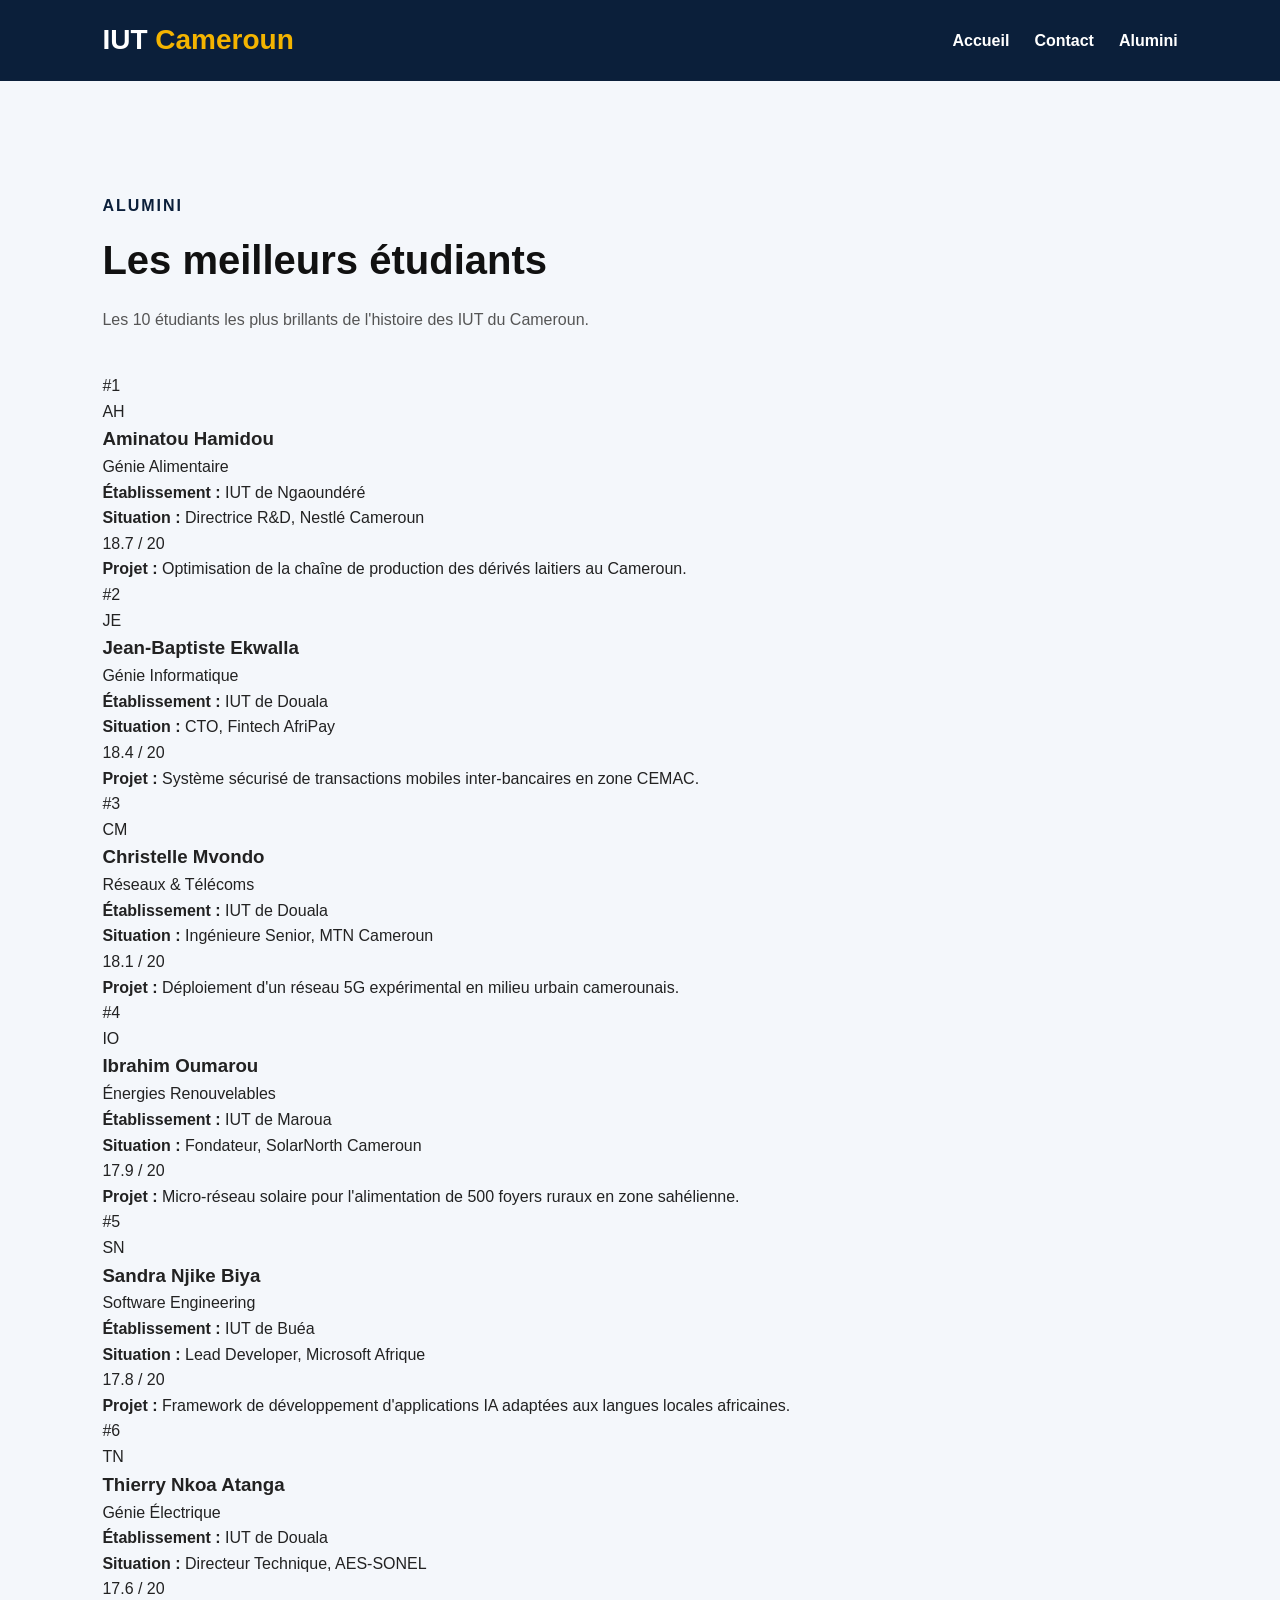
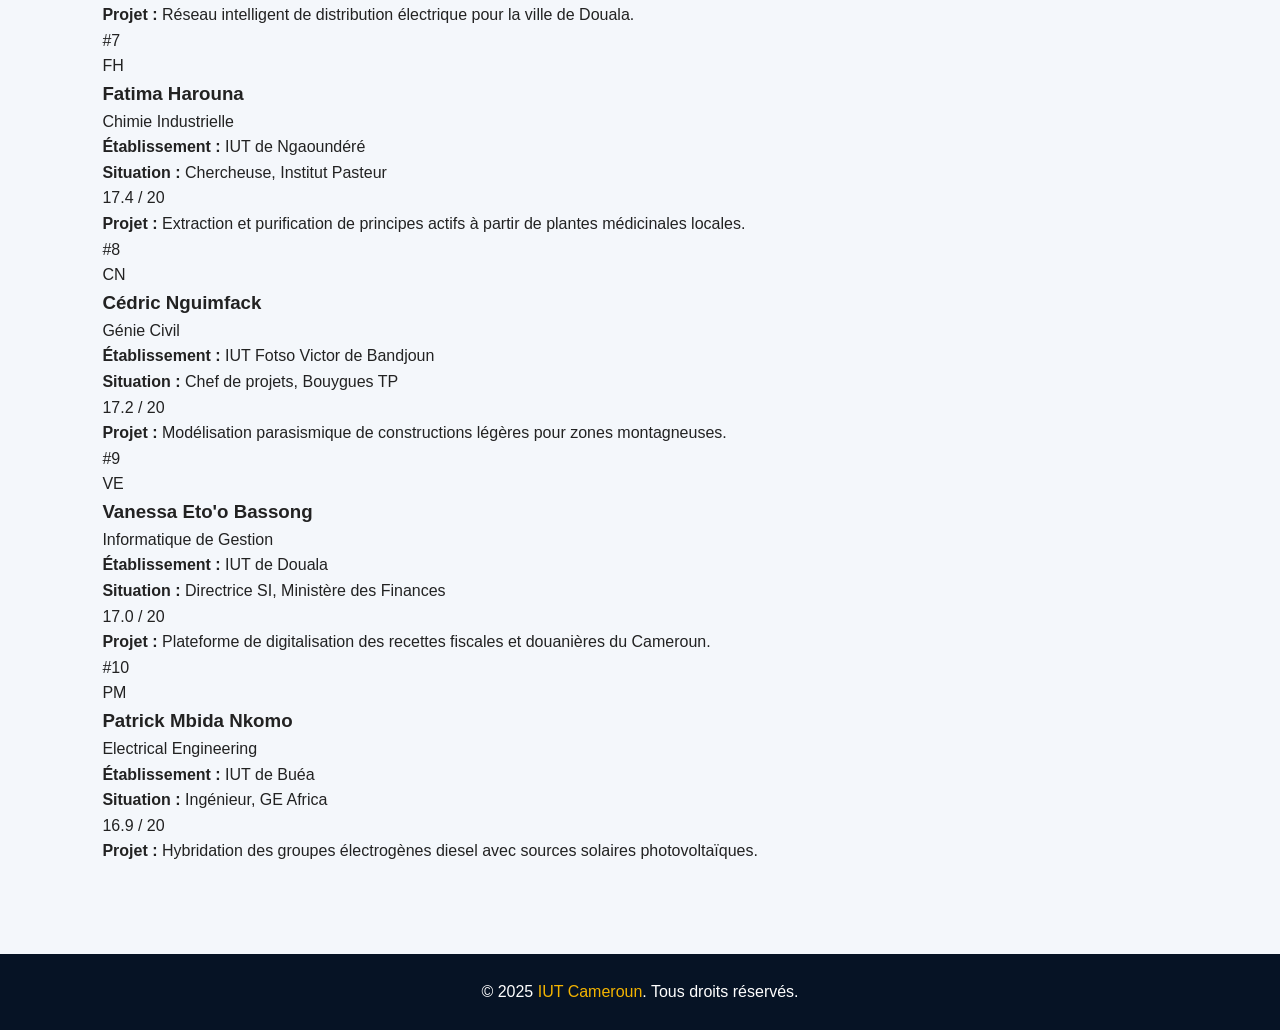
==== alumini.html @ 18b9422d "Add files via upload" ====
<!DOCTYPE html>
<html lang="fr">
<head>
  <meta charset="UTF-8"/>
  <meta name="viewport" content="width=device-width, initial-scale=1.0"/>
  <title>Alumni — IUT Cameroun</title>
  <link rel="stylesheet" href="style2.css"/>
</head>
<body>

  <nav class="navbar">
    <div class="nav-logo">IUT <span>Cameroun</span></div>
    <ul class="nav-links">
      <li><a href="index.html">Accueil</a></li>
      <li><a href="contact.html">Contact</a></li>
      <li><a href="alumini.html">Alumini</a></li>
    </ul>
  </nav>

  <section class="section" style="padding-top: 7rem;">
    <p class="section-label">Alumini</p>
    <h2 class="section-title">Les <span class="green">meilleurs</span> étudiants</h2>
    <div class="divider"></div>
    <p class="section-sub">Les 10 étudiants les plus brillants de l'histoire des IUT du Cameroun.</p>

    <div class="alumni-grid">

      <div class="alumni-card">
        <div class="alumni-header">
          <div class="alumni-rank">#1</div>
          <div class="alumni-avatar">AH</div>
          <div class="alumni-header-info">
            <h3>Aminatou Hamidou</h3>
            <span>Génie Alimentaire</span>
          </div>
        </div>
        <div class="alumni-body">
          <div class="alumni-meta">
            <strong>Établissement :</strong> IUT de Ngaoundéré<br/>
            <strong>Situation :</strong> Directrice R&D, Nestlé Cameroun
          </div>
          <div class="alumni-note">18.7 / 20</div>
          <div class="alumni-projet"><strong>Projet :</strong> Optimisation de la chaîne de production des dérivés laitiers au Cameroun.</div>
        </div>
      </div>

      <div class="alumni-card">
        <div class="alumni-header">
          <div class="alumni-rank">#2</div>
          <div class="alumni-avatar">JE</div>
          <div class="alumni-header-info">
            <h3>Jean-Baptiste Ekwalla</h3>
            <span>Génie Informatique</span>
          </div>
        </div>
        <div class="alumni-body">
          <div class="alumni-meta">
            <strong>Établissement :</strong> IUT de Douala<br/>
            <strong>Situation :</strong> CTO, Fintech AfriPay
          </div>
          <div class="alumni-note">18.4 / 20</div>
          <div class="alumni-projet"><strong>Projet :</strong> Système sécurisé de transactions mobiles inter-bancaires en zone CEMAC.</div>
        </div>
      </div>

      <div class="alumni-card">
        <div class="alumni-header">
          <div class="alumni-rank">#3</div>
          <div class="alumni-avatar">CM</div>
          <div class="alumni-header-info">
            <h3>Christelle Mvondo</h3>
            <span>Réseaux & Télécoms</span>
          </div>
        </div>
        <div class="alumni-body">
          <div class="alumni-meta">
            <strong>Établissement :</strong> IUT de Douala<br/>
            <strong>Situation :</strong> Ingénieure Senior, MTN Cameroun
          </div>
          <div class="alumni-note">18.1 / 20</div>
          <div class="alumni-projet"><strong>Projet :</strong> Déploiement d'un réseau 5G expérimental en milieu urbain camerounais.</div>
        </div>
      </div>

      <div class="alumni-card">
        <div class="alumni-header">
          <div class="alumni-rank">#4</div>
          <div class="alumni-avatar">IO</div>
          <div class="alumni-header-info">
            <h3>Ibrahim Oumarou</h3>
            <span>Énergies Renouvelables</span>
          </div>
        </div>
        <div class="alumni-body">
          <div class="alumni-meta">
            <strong>Établissement :</strong> IUT de Maroua<br/>
            <strong>Situation :</strong> Fondateur, SolarNorth Cameroun
          </div>
          <div class="alumni-note">17.9 / 20</div>
          <div class="alumni-projet"><strong>Projet :</strong> Micro-réseau solaire pour l'alimentation de 500 foyers ruraux en zone sahélienne.</div>
        </div>
      </div>

      <div class="alumni-card">
        <div class="alumni-header">
          <div class="alumni-rank">#5</div>
          <div class="alumni-avatar">SN</div>
          <div class="alumni-header-info">
            <h3>Sandra Njike Biya</h3>
            <span>Software Engineering</span>
          </div>
        </div>
        <div class="alumni-body">
          <div class="alumni-meta">
            <strong>Établissement :</strong> IUT de Buéa<br/>
            <strong>Situation :</strong> Lead Developer, Microsoft Afrique
          </div>
          <div class="alumni-note">17.8 / 20</div>
          <div class="alumni-projet"><strong>Projet :</strong> Framework de développement d'applications IA adaptées aux langues locales africaines.</div>
        </div>
      </div>

      <div class="alumni-card">
        <div class="alumni-header">
          <div class="alumni-rank">#6</div>
          <div class="alumni-avatar">TN</div>
          <div class="alumni-header-info">
            <h3>Thierry Nkoa Atanga</h3>
            <span>Génie Électrique</span>
          </div>
        </div>
        <div class="alumni-body">
          <div class="alumni-meta">
            <strong>Établissement :</strong> IUT de Douala<br/>
            <strong>Situation :</strong> Directeur Technique, AES-SONEL
          </div>
          <div class="alumni-note">17.6 / 20</div>
          <div class="alumni-projet"><strong>Projet :</strong> Réseau intelligent de distribution électrique pour la ville de Douala.</div>
        </div>
      </div>

      <div class="alumni-card">
        <div class="alumni-header">
          <div class="alumni-rank">#7</div>
          <div class="alumni-avatar">FH</div>
          <div class="alumni-header-info">
            <h3>Fatima Harouna</h3>
            <span>Chimie Industrielle</span>
          </div>
        </div>
        <div class="alumni-body">
          <div class="alumni-meta">
            <strong>Établissement :</strong> IUT de Ngaoundéré<br/>
            <strong>Situation :</strong> Chercheuse, Institut Pasteur
          </div>
          <div class="alumni-note">17.4 / 20</div>
          <div class="alumni-projet"><strong>Projet :</strong> Extraction et purification de principes actifs à partir de plantes médicinales locales.</div>
        </div>
      </div>

      <div class="alumni-card">
        <div class="alumni-header">
          <div class="alumni-rank">#8</div>
          <div class="alumni-avatar">CN</div>
          <div class="alumni-header-info">
            <h3>Cédric Nguimfack</h3>
            <span>Génie Civil</span>
          </div>
        </div>
        <div class="alumni-body">
          <div class="alumni-meta">
            <strong>Établissement :</strong> IUT Fotso Victor de Bandjoun<br/>
            <strong>Situation :</strong> Chef de projets, Bouygues TP
          </div>
          <div class="alumni-note">17.2 / 20</div>
          <div class="alumni-projet"><strong>Projet :</strong> Modélisation parasismique de constructions légères pour zones montagneuses.</div>
        </div>
      </div>

      <div class="alumni-card">
        <div class="alumni-header">
          <div class="alumni-rank">#9</div>
          <div class="alumni-avatar">VE</div>
          <div class="alumni-header-info">
            <h3>Vanessa Eto'o Bassong</h3>
            <span>Informatique de Gestion</span>
          </div>
        </div>
        <div class="alumni-body">
          <div class="alumni-meta">
            <strong>Établissement :</strong> IUT de Douala<br/>
            <strong>Situation :</strong> Directrice SI, Ministère des Finances
          </div>
          <div class="alumni-note">17.0 / 20</div>
          <div class="alumni-projet"><strong>Projet :</strong> Plateforme de digitalisation des recettes fiscales et douanières du Cameroun.</div>
        </div>
      </div>

      <div class="alumni-card">
        <div class="alumni-header">
          <div class="alumni-rank">#10</div>
          <div class="alumni-avatar">PM</div>
          <div class="alumni-header-info">
            <h3>Patrick Mbida Nkomo</h3>
            <span>Electrical Engineering</span>
          </div>
        </div>
        <div class="alumni-body">
          <div class="alumni-meta">
            <strong>Établissement :</strong> IUT de Buéa<br/>
            <strong>Situation :</strong> Ingénieur, GE Africa
          </div>
          <div class="alumni-note">16.9 / 20</div>
          <div class="alumni-projet"><strong>Projet :</strong> Hybridation des groupes électrogènes diesel avec sources solaires photovoltaïques.</div>
        </div>
      </div>

    </div>
  </section>

  <footer>
    <p>© 2025 <span class="gold">IUT Cameroun</span>. Tous droits réservés.</p>
  </footer>

</body>
</html>
---- style2.css ----
/* ===== RESET ===== */
*{
    margin: 0;
    padding: 0;
    box-sizing: border-box;
}

html{
    scroll-behavior: smooth;
}

body{
    font-family: Arial, Helvetica, sans-serif;
    background: #f4f7fb;
    color: #222;
    line-height: 1.6;
}

/* ===== NAVBAR ===== */
.navbar{
    width: 100%;
    background: #0b1f3a;
    display: flex;
    justify-content: space-between;
    align-items: center;
    padding: 18px 8%;
    position: sticky;
    top: 0;
    z-index: 1000;
}

.nav-logo{
    color: white;
    font-size: 28px;
    font-weight: bold;
}

.nav-logo span{
    color: #f4b400;
}

.nav-links{
    display: flex;
    list-style: none;
    gap: 25px;
}

.nav-links a{
    text-decoration: none;
    color: white;
    font-weight: 600;
    transition: 0.3s;
}

.nav-links a:hover{
    color: #f4b400;
}

/* ===== HERO ===== */
.hero{
    min-height: 90vh;
    background: linear-gradient(
        rgba(11,31,58,0.8),
        rgba(11,31,58,0.8)
    ),
    url("https://images.unsplash.com/photo-1523050854058-8df90110c9f1?q=80&w=1200&auto=format&fit=crop");
    
    background-size: cover;
    background-position: center;
    
    display: flex;
    align-items: center;
    justify-content: center;
    text-align: center;
    padding: 40px;
}

.hero-content{
    max-width: 800px;
}

.hero h1{
    color: white;
    font-size: 55px;
    margin-bottom: 20px;
}

.gold{
    color: #f4b400;
}

.hero-sub{
    color: #ddd;
    font-size: 20px;
    margin-bottom: 35px;
}

/* ===== BUTTONS ===== */
.hero-btns{
    display: flex;
    justify-content: center;
    gap: 20px;
    flex-wrap: wrap;
}

.btn-primary,
.btn-outline{
    padding: 14px 28px;
    border-radius: 8px;
    text-decoration: none;
    font-weight: bold;
    transition: 0.3s;
}

.btn-primary{
    background: #f4b400;
    color: #0b1f3a;
}

.btn-primary:hover{
    background: white;
}

.btn-outline{
    border: 2px solid white;
    color: white;
}

.btn-outline:hover{
    background: white;
    color: #0b1f3a;
}

/* ===== GENERAL SECTION ===== */
.section{
    padding: 90px 8%;
}

.section-dark{
    background: #0b1f3a;
}

.section-label{
    color: #0b1f3a;
    font-weight: bold;
    text-transform: uppercase;
    margin-bottom: 10px;
    letter-spacing: 2px;
}

.section-title{
    font-size: 40px;
    margin-bottom: 15px;
    color: #111;
}

.section-sub{
    color: #555;
    max-width: 700px;
    margin-bottom: 40px;
}

.white{
    color: white;
}


/* ===== GRID ===== */
.grid{
    display: grid;
    grid-template-columns: repeat(auto-fit, minmax(280px,1fr));
    gap: 30px;
}

/* ===== CARDS ===== */
.card{
    background: white;
    border-radius: 15px;
    padding: 30px;
    text-decoration: none;
    color: #222;
    box-shadow: 0 5px 20px rgba(0,0,0,0.08);
    transition: 0.3s;
}

.card:hover{
    transform: translateY(-10px);
}

.card-region{
    display: inline-block;
    background: #e8eef9;
    color: #0b1f3a;
    padding: 6px 14px;
    border-radius: 30px;
    font-size: 14px;
    margin-bottom: 15px;
    font-weight: bold;
}

.card h3{
    margin-bottom: 15px;
    font-size: 24px;
}

.card p{
    color: #555;
    margin-bottom: 20px;
}

.card-link{
    color: #f4b400;
    font-weight: bold;
}

/* ===== TEMOIGNAGES ===== */
.temoignage-card{
    background: rgba(255,255,255,0.08);
    border: 1px solid rgba(255,255,255,0.1);
    border-radius: 15px;
    padding: 30px;
    color: white;
    transition: 0.3s;
}

.temoignage-card:hover{
    transform: translateY(-8px);
}

.quote-icon{
    font-size: 50px;
    color: #f4b400;
    margin-bottom: 10px;
}

.temoignage-text{
    margin-bottom: 25px;
    color: #ddd;
}

.author{
    display: flex;
    align-items: center;
    gap: 15px;
}

.avatar{
    width: 55px;
    height: 55px;
    border-radius: 50%;
    background: #f4b400;
    color: #0b1f3a;
    display: flex;
    align-items: center;
    justify-content: center;
    font-weight: bold;
}

.author-name{
    font-weight: bold;
}

.author-role{
    color: #bbb;
    font-size: 14px;
}

/* ===== FOOTER ===== */
footer{
    background: #061325;
    color: white;
    text-align: center;
    padding: 25px;
}

/* ===== RESPONSIVE ===== */
@media(max-width: 768px){

    .navbar{
        flex-direction: column;
        gap: 15px;
    }

    .nav-links{
        flex-direction: column;
        text-align: center;
    }

    .hero h1{
        font-size: 38px;
    }

    .hero-sub{
        font-size: 17px;
    }

    .section-title{
        font-size: 30px;
    }
}
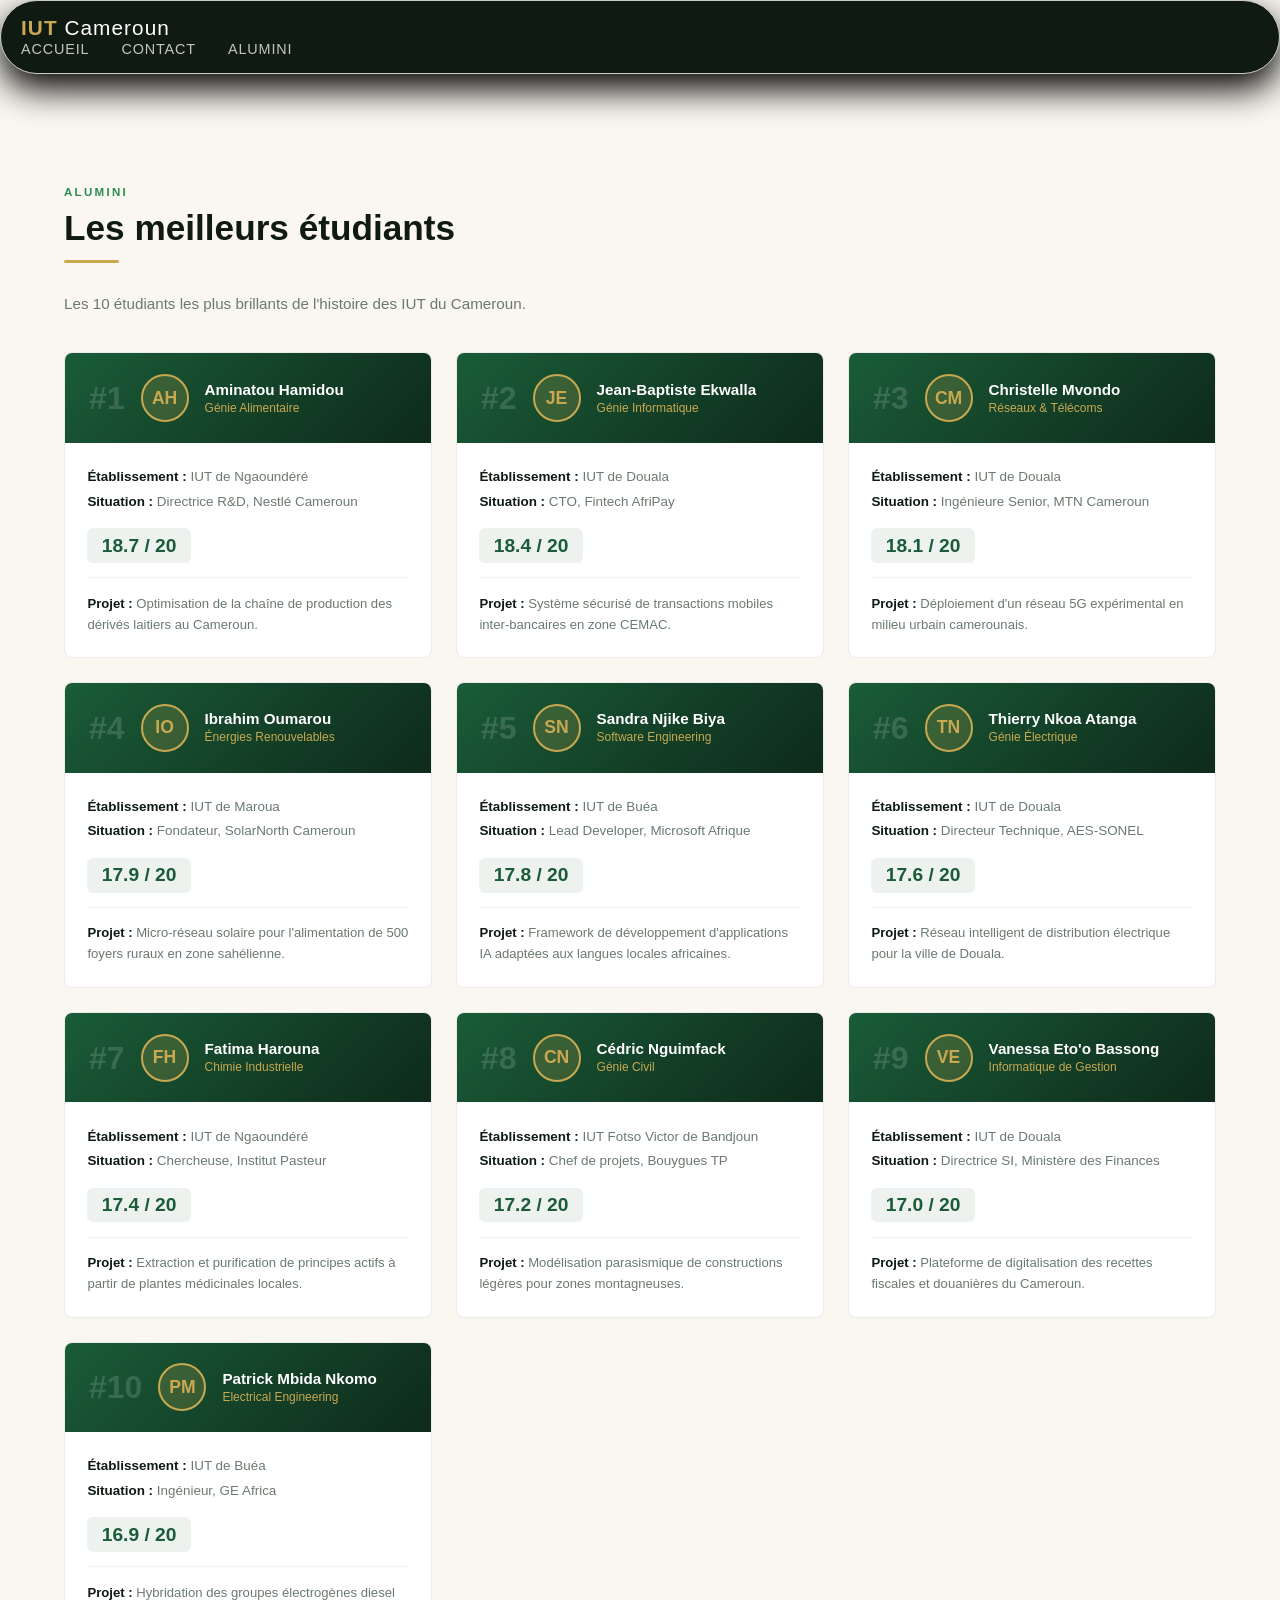
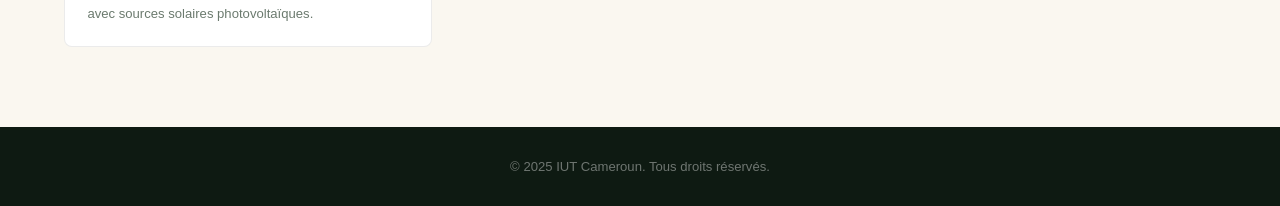
==== commit 99db2e3f: "Update alumini.html" ====
--- a/alumini.html
+++ b/alumini.html
@@ -4,7 +4,7 @@
   <meta charset="UTF-8"/>
   <meta name="viewport" content="width=device-width, initial-scale=1.0"/>
   <title>Alumni — IUT Cameroun</title>
-  <link rel="stylesheet" href="style2.css"/>
+  <link rel="stylesheet" href="style.css"/>
 </head>
 <body>
 
@@ -223,4 +223,4 @@
   </footer>
 
 </body>
-</html>+</html>
--- a/style.css
+++ b/style.css
@@ -0,0 +1,560 @@
+/* ── RESET & BASE ── */
+* {
+  margin: 0;
+  padding: 0;
+  box-sizing: border-box;
+}
+
+
+body {
+  font-family: Arial, sans-serif;
+  background: #faf7f0;
+  color: #0e1a12;
+}
+
+
+/* ── NAVBAR ── */
+.navbar { 
+  position: relative;
+  padding: 15px 20px;
+  background: #0e1a12;
+  border-radius: 60px;
+  backdrop-filter: blur(15px);
+  box-shadow: 0 15px 35px black;
+  border: 0.5px solid #ccc;
+  
+}
+
+.nav-logo {
+  font-size: 1.3rem;
+  font-weight: 900;
+  color: #c8a951;
+  letter-spacing: 0.05em;
+}
+
+.nav-logo span {
+  color: #ffffff;
+  font-weight: 400;
+}
+
+.nav-links {
+  list-style: none;
+  display: flex;
+  gap: 2rem;
+}
+
+.nav-links a {
+  color: rgba(255,255,255,0.75);
+  text-decoration: none;
+  font-size: 0.9rem;
+  font-weight: 500;
+  text-transform: uppercase;
+  letter-spacing: 0.06em;
+}
+
+.nav-links a:hover {
+  color: #c8a951;
+}
+
+/* ── HERO ── */
+.hero {
+  background: linear-gradient(160deg, #0e1a12 0%, #163826 60%, #0e2a1a 100%);
+  display: flex;
+  align-items: center;
+  justify-content: center;
+  text-align: center;
+  padding: 0 5%;
+  padding-top: 65px;
+}
+
+
+
+.badge {
+  display: inline-block;
+  border: 1px solid #c8a951;
+  color: #c8a951;
+  font-size: 0.75rem;
+  font-weight: 600;
+  letter-spacing: 0.15em;
+  text-transform: uppercase;
+  padding: 0.4rem 1.2rem;
+  border-radius: 50px;
+  margin-bottom: 1.8rem;
+}
+
+.hero h1 {
+  font-size: 3.5rem;
+  font-weight: 900;
+  color: #ffffff;
+  line-height: 1.1;
+  margin-bottom: 1.2rem;
+}
+
+.hero-sub {
+  font-size: 1.05rem;
+  color: rgba(255,255,255,0.65);
+  line-height: 1.8;
+  margin-bottom: 2.5rem;
+}
+
+.hero-btns {
+  display: flex;
+  gap: 1rem;
+  justify-content: center;
+  flex-wrap: wrap;
+}
+
+.btn-primary {
+  background: #c8a951;
+  color: #0e1a12;
+  padding: 0.85rem 2rem;
+  border-radius: 4px;
+  font-weight: 700;
+  font-size: 0.9rem;
+  text-transform: uppercase;
+  text-decoration: none;
+  letter-spacing: 0.04em;
+  transition: opacity 0.2s;
+}
+
+.btn-primary:hover {
+  opacity: 0.85;
+}
+
+.btn-outline {
+  background: transparent;
+  color: #ffffff;
+  padding: 0.85rem 2rem;
+  border-radius: 4px;
+  font-size: 0.9rem;
+  text-transform: uppercase;
+  text-decoration: none;
+  
+  border: 1px solid rgba(255,255,255,0.4);
+  transition: border-color 0.2s, color 0.2s;
+}
+
+.btn-outline:hover {
+  border-color: #c8a951;
+  color: #c8a951;
+}
+
+/* ── SECTIONS ── */
+.section {
+  padding: 5rem 5%;
+  background: #faf7f0;
+}
+
+.section-dark {
+  background: #0e1a12;
+}
+
+.section-label {
+  font-size: 0.72rem;
+  font-weight: 700;
+  letter-spacing: 0.2em;
+  text-transform: uppercase;
+  color: #2e8b57;
+  margin-bottom: 0.6rem;
+}
+
+
+
+.section-title {
+  font-size: 2.2rem;
+  font-weight: 900;
+  color: #0e1a12;
+  margin-bottom: 0.8rem;
+}
+
+.section-title.white {
+  color: #ffffff;
+}
+
+.section-sub {
+  font-size: 0.95rem;
+  color: #6b7a6e;
+  margin-bottom: 2.5rem;
+  max-width: 500px;
+}
+
+.divider {
+  width: 55px;
+  height: 3px;
+  background: #c8a951;
+  border-radius: 2px;
+  margin-bottom: 2rem;
+}
+
+/* ── GRID ── */
+.grid {
+  display: grid;
+  grid-template-columns: repeat(auto-fill, minmax(280px, 1fr));
+  gap: 1.5rem;
+}
+
+/* ── CARDS IUT ── */
+.card {
+  background: #ffffff;
+  border: 1px solid rgba(0,0,0,0.08);
+  border-radius: 8px;
+  padding: 1.8rem;
+  text-decoration: none;
+  color: #0e1a12;
+  display: flex;
+  flex-direction: column;
+  gap: 0.8rem;
+  transition: transform 0.25s, box-shadow 0.25s, border-color 0.25s;
+}
+
+.card:hover {
+  transform: translateY(-5px);
+  box-shadow: 0 12px 32px rgba(0,0,0,0.1);
+  border-color: #1a5c38;
+}
+
+.card-region {
+  font-size: 0.7rem;
+  font-weight: 700;
+  letter-spacing: 0.15em;
+  text-transform: uppercase;
+  color: #2e8b57;
+}
+
+.card h3 {
+  font-size: 1.15rem;
+  font-weight: 700;
+}
+
+.card p {
+  font-size: 0.88rem;
+  color: #6b7a6e;
+  line-height: 1.7;
+  flex: 1;
+}
+
+.card-link {
+  font-size: 0.85rem;
+  font-weight: 600;
+  color: #1a5c38;
+  margin-top: 0.4rem;
+}
+
+/* ── TÉMOIGNAGES ── */
+.temoignage-card {
+  background: rgba(255,255,255,0.05);
+  border: 1px solid rgba(255,255,255,0.1);
+  border-radius: 8px;
+  padding: 1.8rem;
+  position: relative;
+  transition: background 0.25s;
+}
+
+.temoignage-card:hover {
+  background: rgba(255,255,255,0.08);
+  border-color: rgba(200,169,81,0.35);
+}
+
+.quote-icon {
+  font-size: 3.5rem;
+  line-height: 1;
+  color: #c8a951;
+  opacity: 0.3;
+  position: absolute;
+  top: 0.8rem;
+  right: 1.2rem;
+  font-family: Georgia, serif;
+}
+
+.temoignage-text {
+  font-size: 0.9rem;
+  color: rgba(255,255,255,0.75);
+  line-height: 1.85;
+  margin-bottom: 1.4rem;
+}
+
+.author {
+  display: flex;
+  align-items: center;
+  gap: 0.85rem;
+}
+
+.avatar {
+  width: 42px;
+  height: 42px;
+  border-radius: 50%;
+  background: linear-gradient(135deg, #1a5c38, #c8a951);
+  display: flex;
+  align-items: center;
+  justify-content: center;
+  font-weight: 700;
+  color: #ffffff;
+  font-size: 0.95rem;
+  flex-shrink: 0;
+}
+
+.author-name {
+  color: #ffffff;
+  font-size: 0.88rem;
+  font-weight: 600;
+}
+
+.author-role {
+  color: #c8a951;
+  font-size: 0.75rem;
+}
+
+/* ── FOOTER ── */
+footer {
+  background: #0e1a12;
+  color: rgba(255,255,255,0.4);
+  text-align: center;
+  padding: 2rem 5%;
+  font-size: 0.82rem;
+}
+
+/* ── PAGES DÉTAIL IUT ── */
+.detail-hero {
+  background: linear-gradient(135deg, #1a5c38 0%, #0e2a1a 100%);
+  padding: 7rem 5% 3rem;
+  color: #ffffff;
+}
+
+.detail-hero .region {
+  font-size: 0.72rem;
+  font-weight: 700;
+  letter-spacing: 0.18em;
+  text-transform: uppercase;
+  color: #c8a951;
+  margin-bottom: 0.5rem;
+}
+
+.detail-hero h1 {
+  font-size: 2.5rem;
+  font-weight: 900;
+  margin-bottom: 0.5rem;
+}
+
+.detail-hero p {
+  color: rgba(255,255,255,0.65);
+  font-size: 0.95rem;
+}
+
+.detail-body {
+  padding: 3rem 5%;
+  max-width: 900px;
+}
+
+.detail-section-title {
+  font-size: 0.72rem;
+  font-weight: 700;
+  letter-spacing: 0.15em;
+  text-transform: uppercase;
+  color: #1a5c38;
+  margin-bottom: 0.7rem;
+  margin-top: 2rem;
+}
+
+.detail-desc {
+  font-size: 0.95rem;
+  color: #6b7a6e;
+  line-height: 1.8;
+}
+
+.tags {
+  display: flex;
+  flex-wrap: wrap;
+  gap: 0.5rem;
+  margin-top: 0.5rem;
+}
+
+.tag {
+  background: rgba(26,92,56,0.1);
+  color: #1a5c38;
+  font-size: 0.78rem;
+  font-weight: 600;
+  padding: 0.3rem 0.9rem;
+  border-radius: 50px;
+}
+
+.contact-info {
+  margin-top: 0.8rem;
+  display: flex;
+  flex-direction: column;
+  gap: 0.6rem;
+}
+
+.contact-info p {
+  font-size: 0.9rem;
+  color: #0e1a12;
+}
+
+.contact-info span {
+  font-weight: 600;
+  color: #1a5c38;
+}
+
+.back-link {
+  display: inline-block;
+  margin-top: 2.5rem;
+  color: #1a5c38;
+  font-weight: 600;
+  text-decoration: none;
+  font-size: 0.9rem;
+}
+
+.back-link:hover {
+  text-decoration: underline;
+}
+
+/* ── PAGE CONTACT ── */
+.contact-grid {
+  display: grid;
+  grid-template-columns: repeat(auto-fill, minmax(270px, 1fr));
+  gap: 1.5rem;
+}
+
+.contact-card {
+  background: #ffffff;
+  border: 1px solid rgba(0,0,0,0.08);
+  border-radius: 8px;
+  padding: 1.8rem;
+}
+
+.contact-card h3 {
+  font-size: 1.1rem;
+  font-weight: 700;
+  margin-bottom: 0.3rem;
+}
+
+.contact-card .city {
+  font-size: 0.7rem;
+  font-weight: 700;
+  letter-spacing: 0.15em;
+  text-transform: uppercase;
+  color: #2e8b57;
+  margin-bottom: 1.2rem;
+}
+
+.contact-item {
+  font-size: 0.86rem;
+  color: #6b7a6e;
+  margin-bottom: 0.6rem;
+  line-height: 1.6;
+}
+
+.contact-item a {
+  color: #6b7a6e;
+  text-decoration: none;
+}
+
+.contact-item a:hover {
+  color: #1a5c38;
+}
+
+/* ── PAGE ALUMNI ── */
+.alumni-grid {
+  display: grid;
+  grid-template-columns: repeat(auto-fill, minmax(280px, 1fr));
+  gap: 1.5rem;
+}
+
+.alumni-card {
+  background: #ffffff;
+  border: 1px solid rgba(0,0,0,0.08);
+  border-radius: 8px;
+  overflow: hidden;
+  transition: transform 0.25s, box-shadow 0.25s;
+}
+
+.alumni-card:hover {
+  transform: translateY(-4px);
+  box-shadow: 0 12px 32px rgba(0,0,0,0.09);
+}
+
+.alumni-header {
+  background: linear-gradient(135deg, #1a5c38 0%, #0e2a1a 100%);
+  padding: 1.3rem 1.5rem;
+  display: flex;
+  align-items: center;
+  gap: 1rem;
+}
+
+.alumni-rank {
+  font-size: 2rem;
+  font-weight: 900;
+  color: rgba(255,255,255,0.15);
+  line-height: 1;
+}
+
+.alumni-avatar {
+  width: 48px;
+  height: 48px;
+  border-radius: 50%;
+  background: rgba(200,169,81,0.2);
+  border: 2px solid #c8a951;
+  display: flex;
+  align-items: center;
+  justify-content: center;
+  font-weight: 700;
+  color: #c8a951;
+  font-size: 1.1rem;
+  flex-shrink: 0;
+}
+
+.alumni-header-info h3 {
+  color: #ffffff;
+  font-size: 0.95rem;
+  font-weight: 600;
+}
+
+.alumni-header-info span {
+  color: #c8a951;
+  font-size: 0.75rem;
+}
+
+.alumni-body {
+  padding: 1.4rem;
+}
+
+.alumni-meta {
+  font-size: 0.84rem;
+  color: #6b7a6e;
+  line-height: 1.8;
+  margin-bottom: 0.9rem;
+}
+
+.alumni-meta strong {
+  color: #0e1a12;
+}
+
+.alumni-note {
+  display: inline-block;
+  background: rgba(26,92,56,0.08);
+  color: #1a5c38;
+  font-size: 1.2rem;
+  font-weight: 900;
+  padding: 0.4rem 0.9rem;
+  border-radius: 6px;
+  margin-bottom: 0.9rem;
+}
+
+.alumni-projet {
+  font-size: 0.82rem;
+  color: #6b7a6e;
+  line-height: 1.6;
+  border-top: 1px solid rgba(0,0,0,0.06);
+  padding-top: 0.9rem;
+}
+
+.alumni-projet strong {
+  color: #0e1a12;
+}
+
+/* ── RESPONSIVE ── */
+@media (max-width: 600px) {
+  .hero h1 { font-size: 2.2rem; }
+  .section-title { font-size: 1.7rem; }
+  .nav-links { display: none; }
+  .detail-hero h1 { font-size: 1.8rem; }
+}
